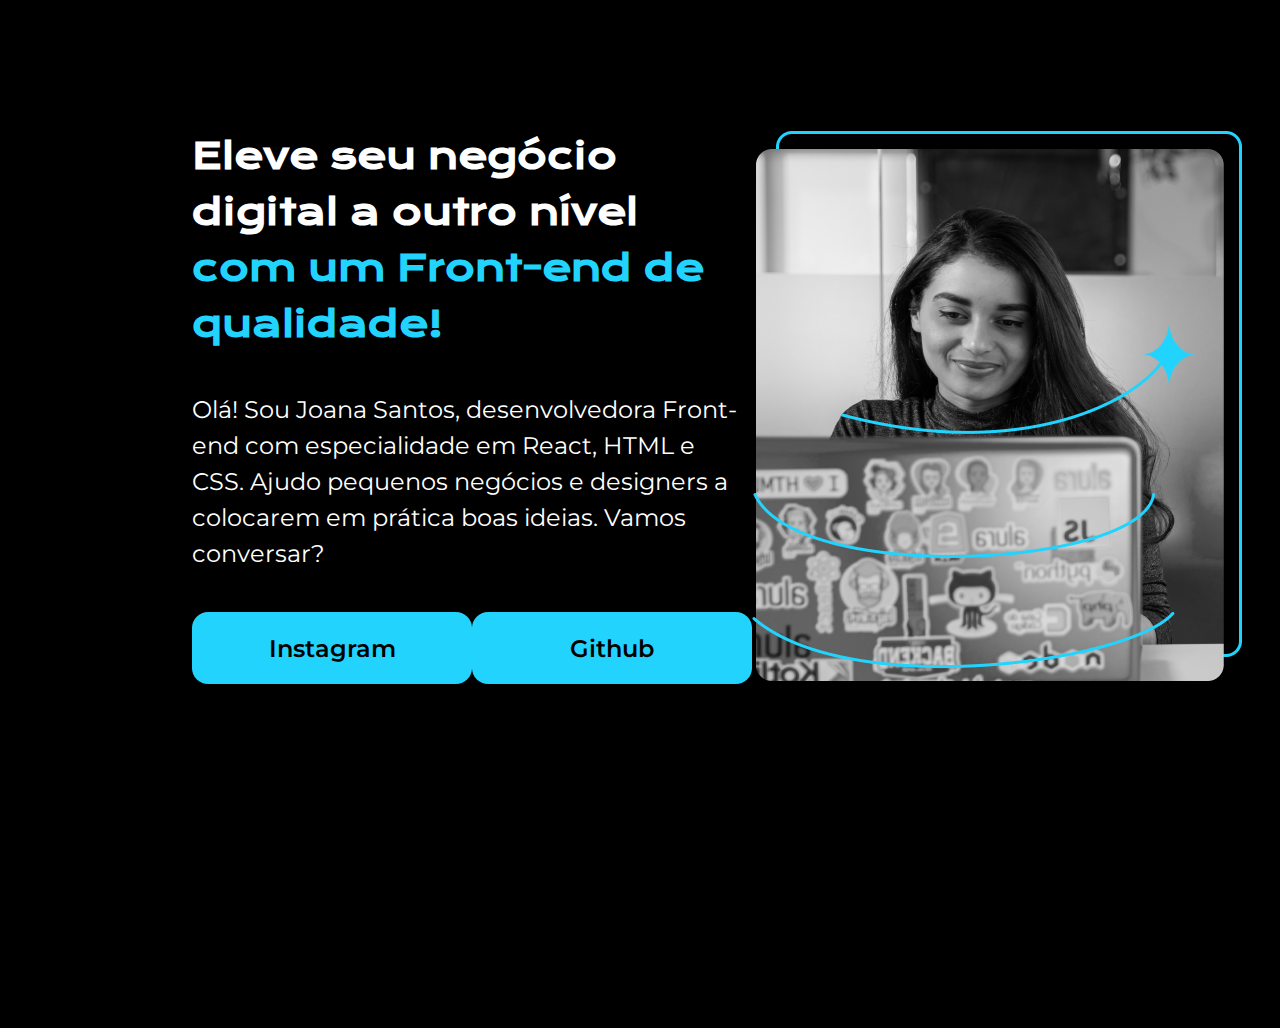
==== index.html @ d3538774 "landing page responsiva v1" ====
<!DOCTYPE html>
<html lang="pt-br">
  <head>
    <meta charset="UTF-8" />
    <meta name="viewport" content="width=device-width, initial-scale=1.0" />
    <title>Portifólio Yasmin Castro</title>
    <link rel="stylesheet" href="styles.css" />
  </head>
  <body>
    <header></header>
    <main>
      <section class="titulo-descricao-botoes-section">
        <h1 class="titulo">
          Eleve seu negócio digital a outro nível
          <strong class="destaque-p-landing-page">
            com um Front-end de qualidade!</strong
          >
        </h1>
        <p class="descricao">
          Olá! Sou Joana Santos, desenvolvedora Front-end com especialidade em
          React, HTML e CSS. Ajudo pequenos negócios e designers a colocarem em
          prática boas ideias. Vamos conversar?
        </p>
        <div class="botoes">
          <a class="botao" href="https://instagram.com/">Instagram</a>
          <a class="botao" href="https://github.com/">Github</a>
        </div>
      </section>
      <img src="imagem.png" />
    </main>
    <footer></footer>
  </body>
</html>
---- styles.css ----
@import url("https://fonts.googleapis.com/css2?family=Inter:wght@300;400;600;700;900&family=Krona+One&display=swap");
@import url("https://fonts.googleapis.com/css2?family=Montserrat:wght@400;600&display=swap");

* {
  /* tipo um reset css mais simples*/
  margin: 0;
  padding: 0;
}

body {
  height: 100vh; /* dizendo que quer que o body ocupe 100% do view port,
  que é o que enxergamos na tela */
  box-sizing: border-box; /* garantindo que elementos filhos do body não vão sair do
  view port/da visão da tela */
  background-color: black;
  color: white;
}

.titulo {
  font-size: 36px;
  line-height: 56px;
  font-family: "Krona One", sans-serif;
}

.destaque-p-landing-page {
  color: #22d4fd;
}

.descricao {
  font-size: 24px;
  line-height: 36px;
  font-family: "Montserrat", sans-serif;
  font-weight: 400;
}

main {
  display: flex;
  align-items: center;
  justify-content: space-between;
  margin: 10% 15%; /* dez porcento em cima e embaixo, 15 nas laterais */
}

.titulo-descricao-botoes-section {
  width: 615px;
  display: flex;
  flex-direction: column;
  gap: 40px; /* espaçamento, tipo um margin entre os elementos filhos */
}

.botoes {
  display: flex;
  justify-content: space-between;
}

.botao {
  text-decoration: none;
  width: 280px;
  background-color: #22d4fd;
  font-size: 24px;
  font-family: "Montserrat", sans-serif;
  font-weight: 600;
  text-align: center;
  padding: 21.5px 0;
  border-radius: 16px;
  color: #000000;
}
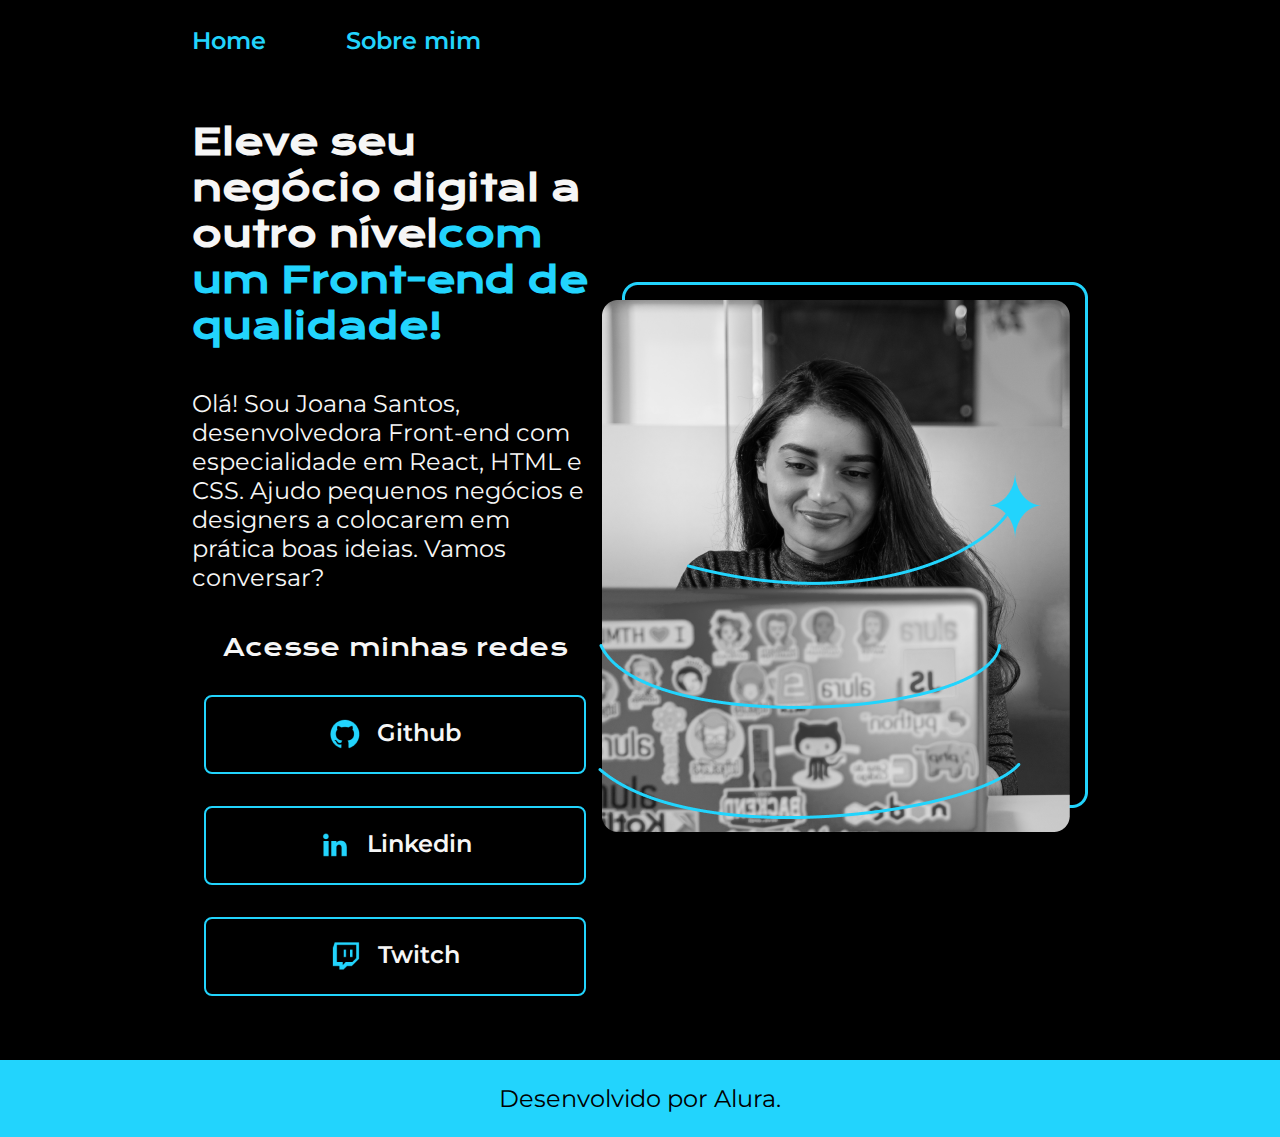
==== commit 1d24434c: "projeto finalizado, porem sem responsividade para mobile" ====
--- a/index.html
+++ b/index.html
@@ -2,32 +2,60 @@
 <html lang="pt-br">
   <head>
     <meta charset="UTF-8" />
+    <meta http-equiv="X-UA-Compatible" content="IE=edge" />
     <meta name="viewport" content="width=device-width, initial-scale=1.0" />
-    <title>Portifólio Yasmin Castro</title>
-    <link rel="stylesheet" href="styles.css" />
+    <title>Portifolio</title>
+    <link rel="stylesheet" href="./styles/styles.css" />
   </head>
+
   <body>
-    <header></header>
-    <main>
-      <section class="titulo-descricao-botoes-section">
-        <h1 class="titulo">
-          Eleve seu negócio digital a outro nível
-          <strong class="destaque-p-landing-page">
-            com um Front-end de qualidade!</strong
-          >
+    <header class="cabecalho">
+      <nav class="cabecalho__menu">
+        <a class="cabecalho__menu__link" href="index.html">Home</a>
+        <a class="cabecalho__menu__link" href="about.html">Sobre mim</a>
+      </nav>
+    </header>
+    <main class="apresentacao">
+      <section class="apresentacao__conteudo">
+        <h1 class="apresentacao__conteudo__titulo">
+          Eleve seu negócio digital a outro nível<strong class="titulo-destaque"
+            >com um Front-end de qualidade!
+          </strong>
         </h1>
-        <p class="descricao">
+        <p class="apresentacao__conteudo__texto">
           Olá! Sou Joana Santos, desenvolvedora Front-end com especialidade em
           React, HTML e CSS. Ajudo pequenos negócios e designers a colocarem em
           prática boas ideias. Vamos conversar?
         </p>
-        <div class="botoes">
-          <a class="botao" href="https://instagram.com/">Instagram</a>
-          <a class="botao" href="https://github.com/">Github</a>
+        <div class="apresentacao__links">
+          <h2 class="apresentacao__links__subtitulo">Acesse minhas redes</h2>
+          <a
+            class="apresentacao__links__link"
+            href="https://github.com/ysncastro"
+          >
+            <img src="./assets/github.png" />
+            Github
+          </a>
+          <a
+            class="apresentacao__links__link"
+            href="www.linkedin.com/in/castro-yasmin"
+          >
+            <img src="./assets/linkedin.png" />
+            Linkedin
+          </a>
+          <a
+            class="apresentacao__links__link"
+            href="https://twitch.tv/guilimadev"
+          >
+            <img src="./assets/twitch.png" />
+            Twitch
+          </a>
         </div>
       </section>
-      <img src="imagem.png" />
+      <img src="./assets/imagem.png" alt="Foto da Joana Santos programando" />
     </main>
-    <footer></footer>
+    <footer class="rodape">
+      <p>Desenvolvido por Alura.</p>
+    </footer>
   </body>
 </html>
--- a/styles/styles.css
+++ b/styles/styles.css
@@ -0,0 +1,106 @@
+@import url("https://fonts.googleapis.com/css2?family=Krona+One&family=Montserrat:wght@400;600&display=swap");
+
+:root {
+  --cor-primaria: #000000;
+  --cor-secundaria: #f6f6f6;
+  --cor-terciaria: #22d4fd;
+  --cor-hover: #272727;
+
+  --fonte-primaria: "Krona One", sans-serif;
+  --fonte-secundaria: "Montserrat", sans-serif;
+}
+
+* {
+  margin: 0;
+  padding: 0;
+}
+
+body {
+  box-sizing: border-box;
+  background-color: var(--cor-primaria);
+  color: var(--cor-secundaria);
+}
+
+.cabecalho {
+  padding: 2% 0 0 15%;
+}
+
+.cabecalho__menu {
+  display: flex;
+  gap: 80px;
+}
+
+.cabecalho__menu__link {
+  font-family: var(--fonte-secundaria);
+  font-size: 24px;
+  font-weight: 600;
+  color: var(--cor-terciaria);
+  text-decoration: none;
+}
+
+.apresentacao {
+  padding: 5% 15%;
+  display: flex;
+  align-items: center;
+  justify-content: space-between;
+}
+.apresentacao__conteudo {
+  width: 615px;
+  display: flex;
+  flex-direction: column;
+  gap: 40px;
+}
+
+.apresentacao__conteudo__titulo {
+  font-size: 36px;
+  font-family: var(--fonte-primaria);
+}
+
+.titulo-destaque {
+  color: var(--cor-terciaria);
+}
+
+.apresentacao__conteudo__texto {
+  font-size: 24px;
+  font-family: var(--fonte-secundaria);
+}
+
+.apresentacao__links {
+  display: flex;
+  flex-direction: column;
+  justify-content: space-between;
+  align-items: center;
+  gap: 32px;
+}
+.apresentacao__links__subtitulo {
+  font-family: var(--fonte-primaria);
+  font-weight: 400;
+  font-size: 24px;
+}
+.apresentacao__links__link {
+  display: flex;
+  justify-content: center;
+  gap: 16px;
+  border: 2px solid var(--cor-terciaria);
+  width: 378px;
+  text-align: center;
+  border-radius: 8px;
+  font-size: 24px;
+  font-weight: 600;
+  padding: 21.5px 0;
+  text-decoration: none;
+  color: var(--cor-secundaria);
+  font-family: var(--fonte-secundaria);
+}
+.apresentacao__links__link:hover {
+  background-color: var(--cor-hover);
+}
+.rodape {
+  color: var(--cor-primaria);
+  background-color: var(--cor-terciaria);
+  padding: 24px;
+  text-align: center;
+  font-family: var(--fonte-secundaria);
+  font-size: 24px;
+  font-weight: 400;
+}
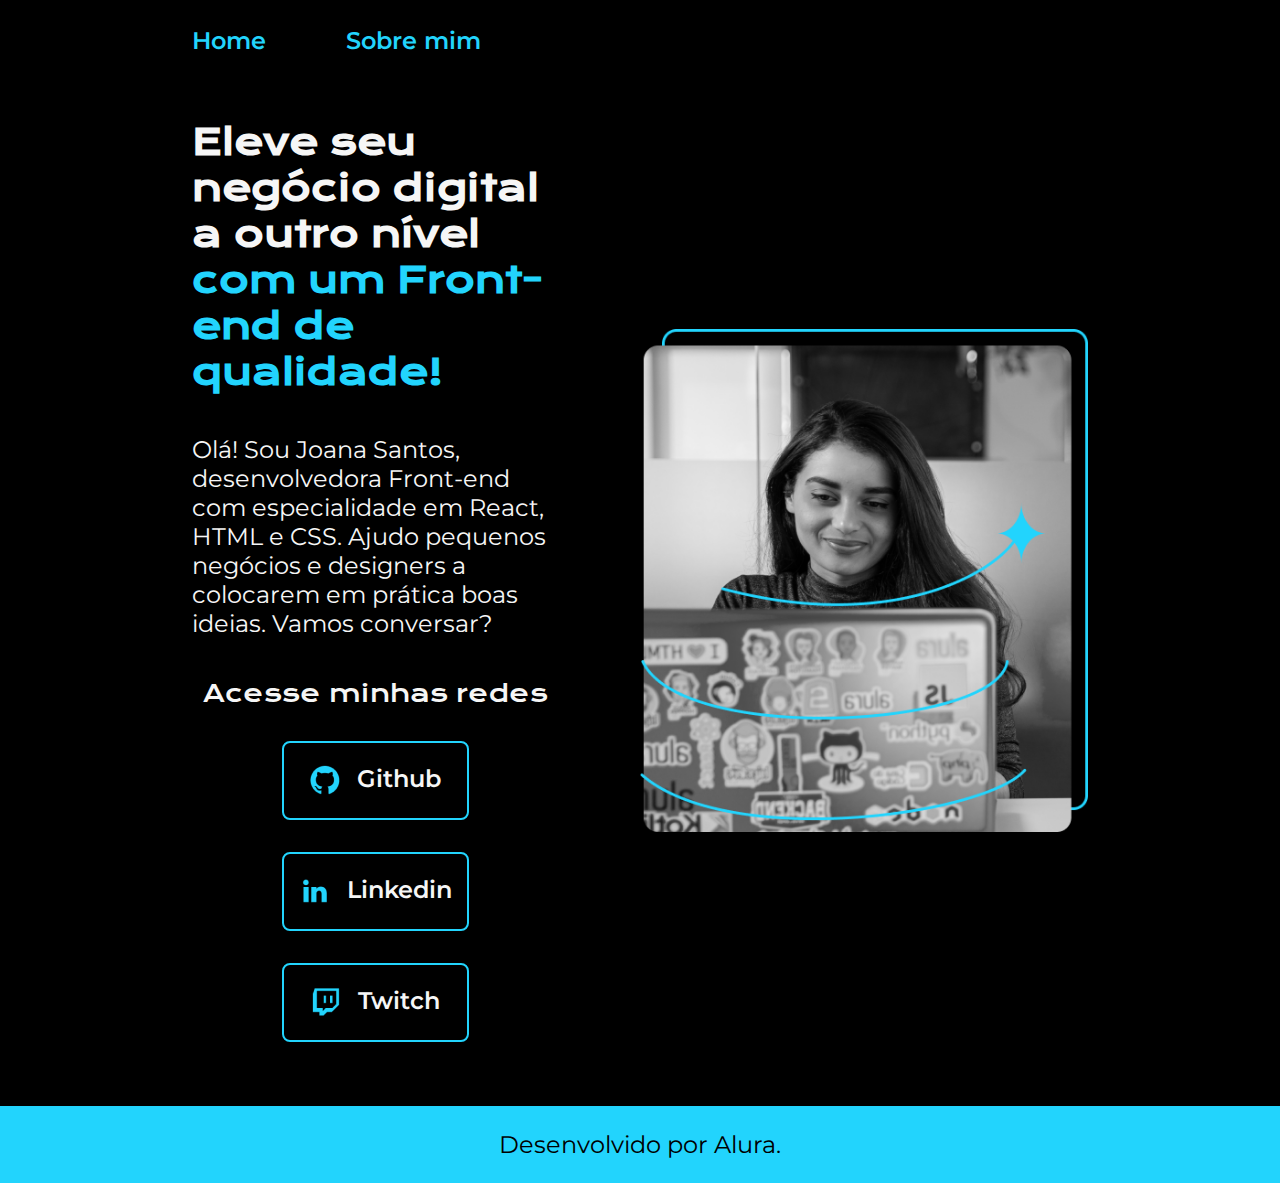
==== commit 9ddd75b6: "tornando site 100% responsivo, com utilização de REM e @media" ====
--- a/index.html
+++ b/index.html
@@ -18,8 +18,10 @@
     <main class="apresentacao">
       <section class="apresentacao__conteudo">
         <h1 class="apresentacao__conteudo__titulo">
-          Eleve seu negócio digital a outro nível<strong class="titulo-destaque"
-            >com um Front-end de qualidade!
+          Eleve seu negócio digital a outro nível<strong
+            class="titulo-destaque"
+          >
+            com um Front-end de qualidade!
           </strong>
         </h1>
         <p class="apresentacao__conteudo__texto">
@@ -52,7 +54,11 @@
           </a>
         </div>
       </section>
-      <img src="./assets/imagem.png" alt="Foto da Joana Santos programando" />
+      <img
+        class="apresentacao__imagem"
+        src="./assets/imagem.png"
+        alt="Foto da Joana Santos programando"
+      />
     </main>
     <footer class="rodape">
       <p>Desenvolvido por Alura.</p>
--- a/styles/styles.css
+++ b/styles/styles.css
@@ -32,7 +32,7 @@
 
 .cabecalho__menu__link {
   font-family: var(--fonte-secundaria);
-  font-size: 24px;
+  font-size: 1.5rem;
   font-weight: 600;
   color: var(--cor-terciaria);
   text-decoration: none;
@@ -43,16 +43,17 @@
   display: flex;
   align-items: center;
   justify-content: space-between;
+  gap: 82px;
 }
 .apresentacao__conteudo {
-  width: 615px;
+  width: 50%;
   display: flex;
   flex-direction: column;
   gap: 40px;
 }
 
 .apresentacao__conteudo__titulo {
-  font-size: 36px;
+  font-size: 2.25rem;
   font-family: var(--fonte-primaria);
 }
 
@@ -61,7 +62,7 @@
 }
 
 .apresentacao__conteudo__texto {
-  font-size: 24px;
+  font-size: 1.5rem;
   font-family: var(--fonte-secundaria);
 }
 
@@ -75,17 +76,17 @@
 .apresentacao__links__subtitulo {
   font-family: var(--fonte-primaria);
   font-weight: 400;
-  font-size: 24px;
+  font-size: 1.5rem;
 }
 .apresentacao__links__link {
   display: flex;
   justify-content: center;
   gap: 16px;
   border: 2px solid var(--cor-terciaria);
-  width: 378px;
+  width: 50%;
   text-align: center;
   border-radius: 8px;
-  font-size: 24px;
+  font-size: 1.5rem;
   font-weight: 600;
   padding: 21.5px 0;
   text-decoration: none;
@@ -95,12 +96,37 @@
 .apresentacao__links__link:hover {
   background-color: var(--cor-hover);
 }
+
+.apresentacao__imagem {
+  width: 50%;
+}
+
 .rodape {
   color: var(--cor-primaria);
   background-color: var(--cor-terciaria);
   padding: 24px;
   text-align: center;
   font-family: var(--fonte-secundaria);
-  font-size: 24px;
+  font-size: 1.5rem;
   font-weight: 400;
 }
+
+@media (max-width: 1206px) {
+  .cabecalho {
+    padding: 10%;
+  }
+
+  .cabecalho__menu {
+    justify-content: center;
+  }
+
+  .apresentacao {
+    flex-direction: column-reverse; /* column para ficar imagem e section um em cima do outro, e REVERSE para a imagem que estava ao final do html, ir para o início*/
+    padding: 5%;
+  }
+
+  .apresentacao__conteudo {
+    width: auto; /* dizendo que o width é auto, indicamos que é para ser usado TODO o width da classe pai, que seria o apresentacao. tambem poderia ser usado o width: 100%, que ocuparia 100% da classe pai*/
+    text-align: center;
+  }
+}
